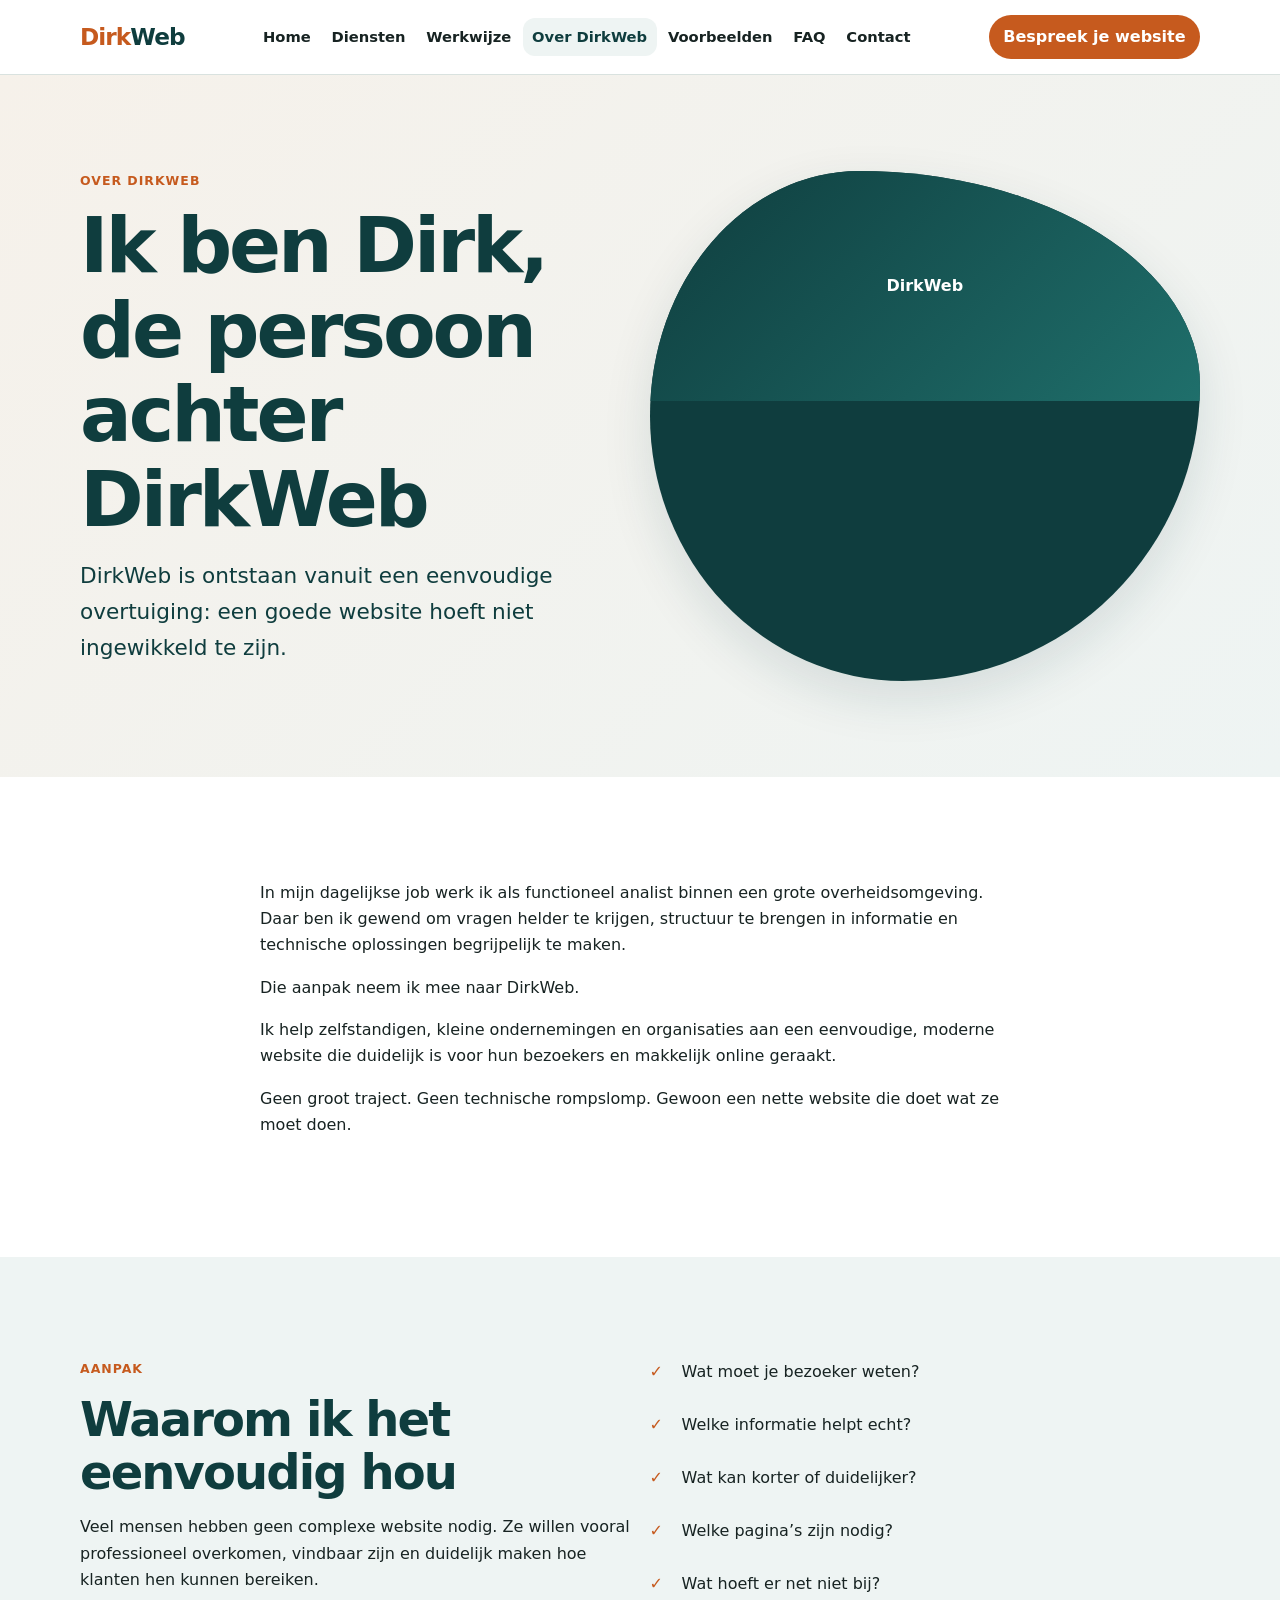
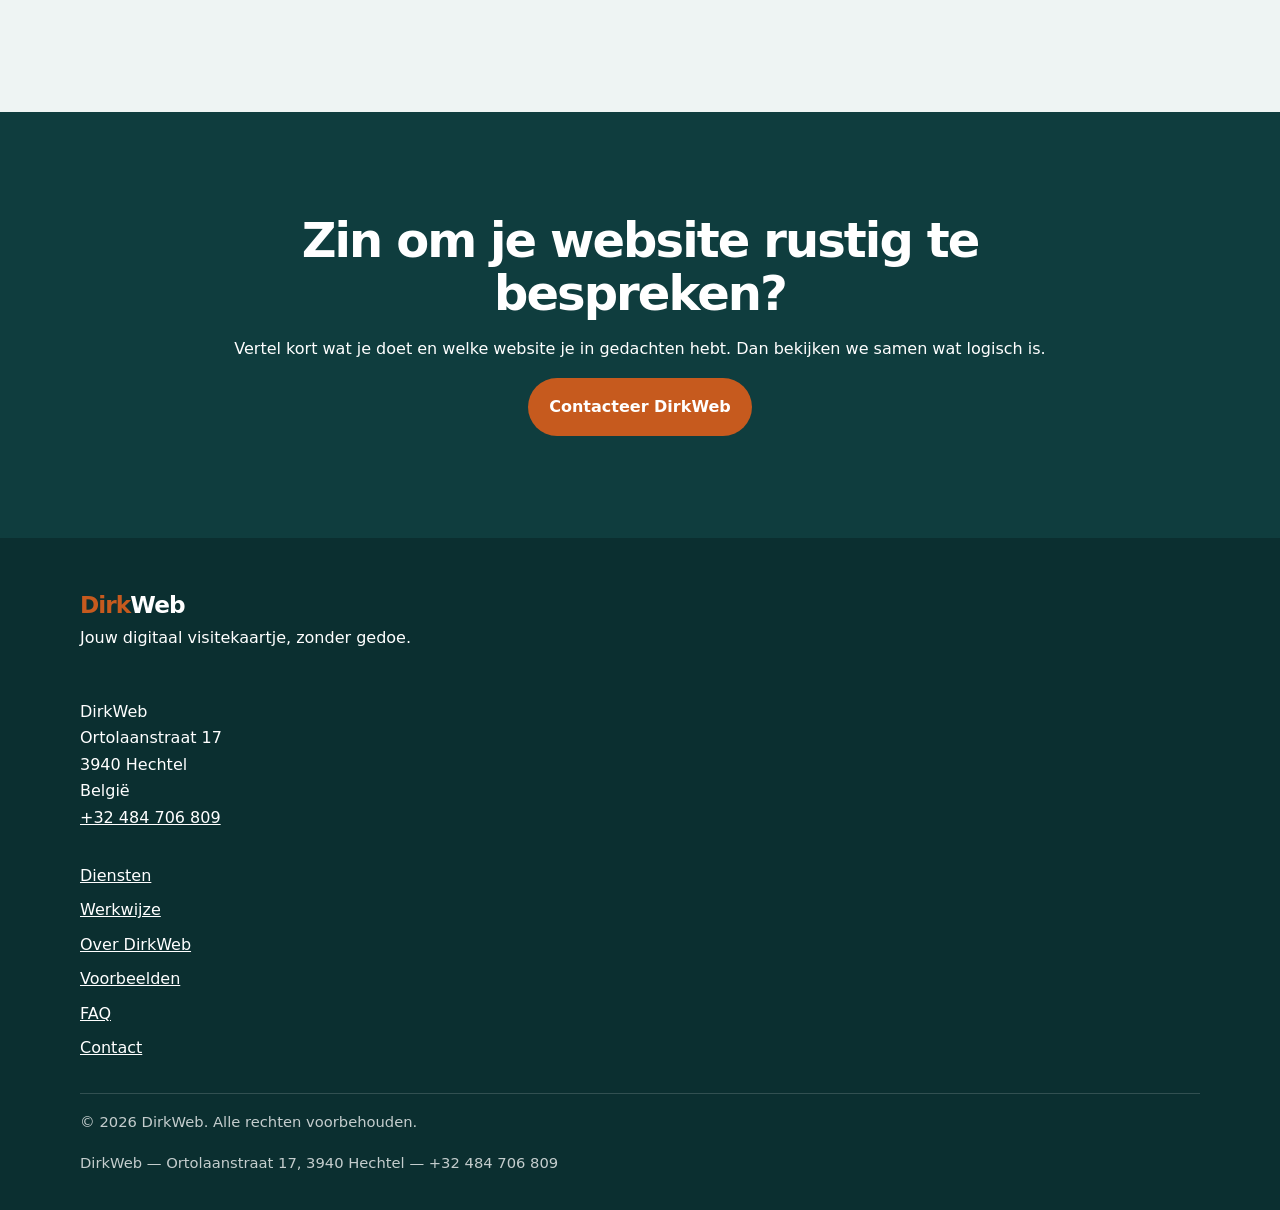
==== about.html @ b3f81ea7 "Add files via upload" ====
<!doctype html>
<html lang="nl-BE">
<head>
<meta charset="utf-8"><meta name="viewport" content="width=device-width, initial-scale=1">
<title>Over DirkWeb | Rechtstreeks contact met Dirk</title><meta name="description" content="Maak kennis met Dirk, de persoon achter DirkWeb. Een rustige en praktische aanpak voor eenvoudige websites zonder technische rompslomp."><link rel="canonical" href="about.html">
<meta property="og:type" content="website"><meta property="og:title" content="Over DirkWeb | Rechtstreeks contact met Dirk"><meta property="og:description" content="Maak kennis met Dirk, de persoon achter DirkWeb. Een rustige en praktische aanpak voor eenvoudige websites zonder technische rompslomp."><meta property="og:url" content="about.html"><meta property="og:image" content="main.jpg">
<meta name="twitter:card" content="summary_large_image"><meta name="twitter:title" content="Over DirkWeb | Rechtstreeks contact met Dirk"><meta name="twitter:description" content="Maak kennis met Dirk, de persoon achter DirkWeb. Een rustige en praktische aanpak voor eenvoudige websites zonder technische rompslomp."><meta name="twitter:image" content="main.jpg">
<link rel="stylesheet" href="style.css"><script type="application/ld+json">{"@context":"https://schema.org","@type":"ProfessionalService","name":"DirkWeb","description":"Eenvoudige, moderne websites voor zelfstandigen, kleine ondernemingen en organisaties.","address":{"@type":"PostalAddress","streetAddress":"Ortolaanstraat 17","postalCode":"3940","addressLocality":"Hechtel","addressCountry":"BE"},"telephone":"+32 484 706 809","areaServed":{"@type":"Country","name":"België"}}</script>
</head>
<body><a class="skip-link" href="#main">Naar de inhoud</a>
<header class="site-header">
  <div class="container header-inner">
    <a class="wordmark" href="index.html" aria-label="DirkWeb home"><span>Dirk</span>Web</a>
    <button class="nav-toggle" type="button" aria-expanded="false" aria-controls="site-nav"><span class="sr-only">Menu openen</span><span></span><span></span><span></span></button>
    <nav class="site-nav" id="site-nav" aria-label="Hoofdnavigatie">
      <a href="index.html">Home</a><a href="services.html">Diensten</a><a href="werkwijze.html">Werkwijze</a><a href="about.html">Over DirkWeb</a><a href="voorbeelden.html">Voorbeelden</a><a href="faq.html">FAQ</a><a href="contact.html">Contact</a>
    </nav>
    <a class="header-cta" href="contact.html">Bespreek je website</a>
  </div>
</header><main id="main"><section class="page-hero about-hero"><div class="container about-page-grid"><div><p class="eyebrow">Over DirkWeb</p><h1>Ik ben Dirk, de persoon achter DirkWeb</h1><p class="lead">DirkWeb is ontstaan vanuit een eenvoudige overtuiging: een goede website hoeft niet ingewikkeld te zijn.</p></div><div class="portrait-wrap page-portrait"><img src="main.jpg" alt="Dirk, de persoon achter DirkWeb" data-fallback="true"></div></div></section><section class="section"><div class="container narrow"><p>In mijn dagelijkse job werk ik als functioneel analist binnen een grote overheidsomgeving. Daar ben ik gewend om vragen helder te krijgen, structuur te brengen in informatie en technische oplossingen begrijpelijk te maken.</p><p>Die aanpak neem ik mee naar DirkWeb.</p><p>Ik help zelfstandigen, kleine ondernemingen en organisaties aan een eenvoudige, moderne website die duidelijk is voor hun bezoekers en makkelijk online geraakt.</p><p>Geen groot traject. Geen technische rompslomp. Gewoon een nette website die doet wat ze moet doen.</p></div></section><section class="section section-soft"><div class="container split-content"><div><p class="section-kicker">Aanpak</p><h2>Waarom ik het eenvoudig hou</h2><p>Veel mensen hebben geen complexe website nodig. Ze willen vooral professioneel overkomen, vindbaar zijn en duidelijk maken hoe klanten hen kunnen bereiken.</p></div><ul class="check-list dark"><li>Wat moet je bezoeker weten?</li><li>Welke informatie helpt echt?</li><li>Wat kan korter of duidelijker?</li><li>Welke pagina’s zijn nodig?</li><li>Wat hoeft er net niet bij?</li></ul></div></section><section class="section final-cta"><div class="container cta-box"><h2>Zin om je website rustig te bespreken?</h2><p>Vertel kort wat je doet en welke website je in gedachten hebt. Dan bekijken we samen wat logisch is.</p><a class="btn btn-primary" href="contact.html">Contacteer DirkWeb</a></div></section></main><footer class="site-footer">
  <div class="container footer-grid">
    <div><a class="wordmark footer-wordmark" href="index.html"><span>Dirk</span>Web</a><p>Jouw digitaal visitekaartje, zonder gedoe.</p></div>
    <address>DirkWeb<br>Ortolaanstraat 17<br>3940 Hechtel<br>België<br><a href="tel:+32484706809">+32 484 706 809</a></address>
    <nav aria-label="Footer navigatie"><a href="services.html">Diensten</a><a href="werkwijze.html">Werkwijze</a><a href="about.html">Over DirkWeb</a><a href="voorbeelden.html">Voorbeelden</a><a href="faq.html">FAQ</a><a href="contact.html">Contact</a></nav>
  </div>
  <div class="container footer-bottom"><p>© <span class="js-year"></span> DirkWeb. Alle rechten voorbehouden.</p><p>DirkWeb — Ortolaanstraat 17, 3940 Hechtel — +32 484 706 809</p></div>
</footer>
<a class="mobile-whatsapp js-whatsapp" href="#" aria-label="Stuur een WhatsApp-bericht">WhatsApp</a>
<script src="script.js" defer></script></body></html>
---- style.css ----
:root{--color-teal-900:#0f3d3e;--color-teal-700:#1f6f6b;--color-teal-100:#eef4f3;--color-orange:#c65a1e;--color-orange-dark:#9e4313;--color-sand:#f6f1ea;--color-text:#172322;--color-muted:#5c6a68;--color-border:#d9e2df;--color-white:#fff;--color-whatsapp:#168c46;--shadow-soft:0 18px 50px rgba(15,61,62,.12);--shadow-small:0 10px 24px rgba(15,61,62,.1);--radius-small:.8rem;--radius-medium:1.25rem;--radius-large:2rem;--container:1120px;--space-section:clamp(4rem,8vw,7rem);--font-system:system-ui,-apple-system,BlinkMacSystemFont,"Segoe UI",sans-serif}*{box-sizing:border-box}html{scroll-behavior:smooth}body{margin:0;font-family:var(--font-system);color:var(--color-text);background:#fff;line-height:1.65}img{max-width:100%;display:block}a{color:inherit}.container{width:min(calc(100% - 2rem),var(--container));margin-inline:auto}.narrow{width:min(calc(100% - 2rem),760px)}.skip-link{position:absolute;left:1rem;top:1rem;z-index:100;transform:translateY(-140%);background:var(--color-text);color:#fff;padding:.75rem 1rem;border-radius:999px}.skip-link:focus{transform:translateY(0)}.sr-only{position:absolute;width:1px;height:1px;overflow:hidden;clip:rect(0 0 0 0)}.site-header{position:sticky;top:0;z-index:50;background:rgba(255,255,255,.94);border-bottom:1px solid var(--color-border);backdrop-filter:blur(16px)}.header-inner{min-height:74px;display:flex;align-items:center;gap:1rem;justify-content:space-between}.wordmark{font-weight:850;letter-spacing:-.04em;font-size:1.45rem;text-decoration:none;color:var(--color-teal-900);white-space:nowrap}.wordmark span{color:var(--color-orange)}.site-nav{position:fixed;inset:74px 1rem auto 1rem;display:none;flex-direction:column;gap:.25rem;padding:1rem;background:#fff;border:1px solid var(--color-border);border-radius:var(--radius-medium);box-shadow:var(--shadow-soft)}.site-nav.is-open{display:flex}.site-nav a{text-decoration:none;font-weight:700;padding:.7rem .8rem;border-radius:.75rem}.site-nav a:hover,.site-nav a:focus-visible,.site-nav a.is-active{background:var(--color-teal-100);color:var(--color-teal-900)}.header-cta{display:none}.nav-toggle{display:inline-flex;width:44px;height:44px;flex-direction:column;justify-content:center;gap:5px;border:1px solid var(--color-border);background:#fff;border-radius:999px;cursor:pointer}.nav-toggle span:not(.sr-only){width:18px;height:2px;background:var(--color-teal-900);margin-inline:auto;border-radius:999px}.hero,.page-hero{position:relative;overflow:hidden;background:linear-gradient(135deg,var(--color-sand),var(--color-teal-100));padding:clamp(3rem,8vw,6rem) 0}.hero-grid{display:grid;gap:2.5rem;align-items:center}.eyebrow,.section-kicker{margin:0 0 .8rem;color:var(--color-orange);font-weight:850;letter-spacing:.08em;text-transform:uppercase;font-size:.78rem}.light{color:#ffbd8c}h1,h2,h3{line-height:1.1;color:var(--color-teal-900);margin:0 0 1rem;letter-spacing:-.04em}h1{font-size:clamp(2.4rem,7vw,4.8rem)}h2{font-size:clamp(1.75rem,4vw,3rem)}h3{font-size:1.2rem}p{margin:0 0 1rem}.lead{font-size:clamp(1.12rem,2vw,1.35rem);color:var(--color-teal-900)}.actions{display:flex;flex-wrap:wrap;gap:.85rem;margin-top:1.5rem}.center{justify-content:center}.btn{display:inline-flex;align-items:center;justify-content:center;min-height:48px;padding:.85rem 1.2rem;border-radius:999px;text-decoration:none;font-weight:850;border:2px solid transparent;cursor:pointer;transition:transform .18s,background .18s}.btn:hover,.btn:focus-visible{transform:translateY(-2px)}.btn-primary{background:var(--color-orange);color:#fff}.btn-primary:hover{background:var(--color-orange-dark)}.btn-secondary{background:#fff;color:var(--color-teal-900);border-color:rgba(15,61,62,.22)}.btn-whatsapp{background:var(--color-whatsapp);color:#fff}.microcopy,.note,.form-note{color:var(--color-muted);font-size:.95rem}.hero-visual{position:relative}.portrait-wrap{overflow:hidden;border-radius:38% 62% 54% 46%/48% 42% 58% 52%;background:var(--color-teal-900);box-shadow:var(--shadow-soft);min-height:330px}.portrait-wrap img{width:100%;height:100%;min-height:330px;object-fit:cover}.hero-note{position:absolute;left:0;bottom:1rem;max-width:260px;background:#fff;border-left:5px solid var(--color-orange);padding:1rem;border-radius:var(--radius-small);box-shadow:var(--shadow-small)}.hero-note span{display:block;color:var(--color-muted);font-size:.95rem}.section{padding:var(--space-section) 0}.section-soft{background:var(--color-teal-100)}.section-warm{background:var(--color-sand)}.section-teal,.final-cta{background:var(--color-teal-900);color:#fff}.section-teal h2,.final-cta h2{color:#fff}.section-heading{margin-bottom:2rem}.service-layout,.service-detail-grid,.split-content,.rhythm-grid,.about-strip,.contact-grid,.about-page-grid,.cta-inline{display:grid;gap:1.2rem}.service-feature,.service-card,.service-detail,.form-card,.contact-block,.faq-list article{background:#fff;border:1px solid var(--color-border);border-radius:var(--radius-large);padding:clamp(1.4rem,3vw,2rem);box-shadow:var(--shadow-small)}.service-feature,.service-detail.highlighted{background:var(--color-teal-900);color:#fff}.service-feature h3,.service-detail.highlighted h2,.service-detail.highlighted h3{color:#fff}.service-card-accent,.service-detail.muted,.contact-block.soft{background:var(--color-sand)}.price-label,.price-pill{display:inline-flex;color:#fff;background:var(--color-orange);border-radius:999px;padding:.3rem .7rem;font-weight:850;font-size:.88rem;margin-bottom:1rem}.check-list{list-style:none;padding:0;margin:0;display:grid;gap:.9rem}.check-list li{position:relative;padding-left:2rem}.check-list li:before{content:"✓";position:absolute;left:0;color:#ffbd8c;font-weight:900}.dark li:before{color:var(--color-orange)}.content-panel{border-left:6px solid var(--color-orange);padding-left:clamp(1rem,3vw,2rem)}.steps-mini,.timeline,.faq-list,.contact-aside{display:grid;gap:1rem}.steps-mini div{display:grid;grid-template-columns:52px 1fr;gap:1rem;align-items:center;background:var(--color-teal-100);border-radius:var(--radius-medium);padding:1rem}.steps-mini span,.timeline span{display:inline-flex;align-items:center;justify-content:center;width:46px;height:46px;border-radius:50%;background:var(--color-teal-900);color:#fff;font-weight:900}.small-portrait{overflow:hidden;border-radius:var(--radius-large);background:var(--color-teal-900)}.small-portrait img,.preview-images img,.example-card img{width:100%;min-height:230px;object-fit:cover;background:var(--color-teal-100)}.preview-images,.example-grid{display:grid;gap:1rem;margin-top:1rem}.preview-images img,.example-card{border-radius:var(--radius-large);box-shadow:var(--shadow-small)}.cta-box{text-align:center;max-width:820px;margin:auto}.timeline article{padding:clamp(1.3rem,3vw,2rem);border-radius:var(--radius-large);background:#fff;border:1px solid var(--color-border);box-shadow:var(--shadow-small)}.timeline article:nth-child(even){background:var(--color-teal-100)}.timeline h2{margin-top:1rem}.example-card{margin:0;overflow:hidden;background:#fff;border:1px solid var(--color-border)}.example-card figcaption{display:grid;gap:.2rem;padding:1rem}.example-card span{color:var(--color-muted)}.contact-form{display:grid;gap:1rem}.form-row{display:grid;gap:.35rem}label{font-weight:800;color:var(--color-teal-900)}input,select,textarea{width:100%;border:1px solid var(--color-border);border-radius:.9rem;padding:.9rem 1rem;background:#fff;color:var(--color-text)}textarea{resize:vertical}input:focus,select:focus,textarea:focus,button:focus-visible,a:focus-visible{outline:3px solid rgba(198,90,30,.35);outline-offset:3px}.hidden-field{position:absolute;left:-9999px;height:1px;width:1px;overflow:hidden}.form-success{padding:1rem;border-radius:var(--radius-small);background:var(--color-teal-100);color:var(--color-teal-900);font-weight:800}.image-fallback{display:grid;place-items:center;min-height:230px;padding:2rem;background:linear-gradient(135deg,#0f3d3e,#1f6f6b);color:#fff;text-align:center;font-weight:850}.site-footer{background:#0b2f30;color:#fff;padding:3rem 0 1.2rem}.footer-grid{display:grid;gap:2rem}.footer-wordmark,.site-footer a{color:#fff}.site-footer address{font-style:normal}.site-footer nav{display:grid;gap:.5rem}.footer-bottom{border-top:1px solid rgba(255,255,255,.16);margin-top:2rem;padding-top:1rem;color:rgba(255,255,255,.76);font-size:.92rem}.mobile-whatsapp{position:fixed;left:1rem;right:1rem;bottom:1rem;z-index:40;display:inline-flex;justify-content:center;align-items:center;min-height:52px;background:var(--color-whatsapp);color:#fff;text-decoration:none;font-weight:900;border-radius:999px;box-shadow:0 14px 34px rgba(0,0,0,.22)}.btn:disabled{opacity:.65;cursor:not-allowed;transform:none}@media(max-width:759px){body{padding-bottom:5rem}}@media(min-width:640px){.preview-images{grid-template-columns:1.2fr .8fr}.service-layout{grid-template-columns:1.2fr .9fr}.service-card-accent{grid-column:1/-1}.example-grid{grid-template-columns:repeat(2,1fr)}.example-card.wide{grid-column:1/-1}}@media(min-width:760px){.mobile-whatsapp{display:none}.split-content,.rhythm-grid,.about-strip,.contact-grid,.about-page-grid,.cta-inline{grid-template-columns:1fr 1fr}.cta-inline{grid-template-columns:1fr auto}.service-detail-grid{grid-template-columns:repeat(2,1fr)}.service-detail.highlighted{grid-row:span 2}.timeline{grid-template-columns:repeat(2,1fr)}.timeline article:last-child{grid-column:1/-1}}@media(min-width:980px){.nav-toggle{display:none}.site-nav{position:static;display:flex;flex-direction:row;align-items:center;gap:.1rem;padding:0;background:transparent;border:0;box-shadow:none}.site-nav a{font-size:.92rem;padding:.45rem .6rem}.header-cta{display:inline-flex;align-items:center;min-height:42px;padding:.55rem .9rem;background:var(--color-orange);color:#fff;text-decoration:none;border-radius:999px;font-weight:850;white-space:nowrap}.hero-grid{grid-template-columns:1.15fr .85fr}.service-layout{grid-template-columns:1.25fr .88fr .88fr}.service-card-accent{grid-column:auto}.example-grid{grid-template-columns:1.1fr .9fr .9fr}.example-card.tall{grid-row:span 2}.example-card.wide{grid-column:span 2}}@media(prefers-reduced-motion:reduce){html{scroll-behavior:auto}*,*:before,*:after{transition:none!important}}@media print{.site-header,.mobile-whatsapp,.nav-toggle{display:none}body{padding-bottom:0}}
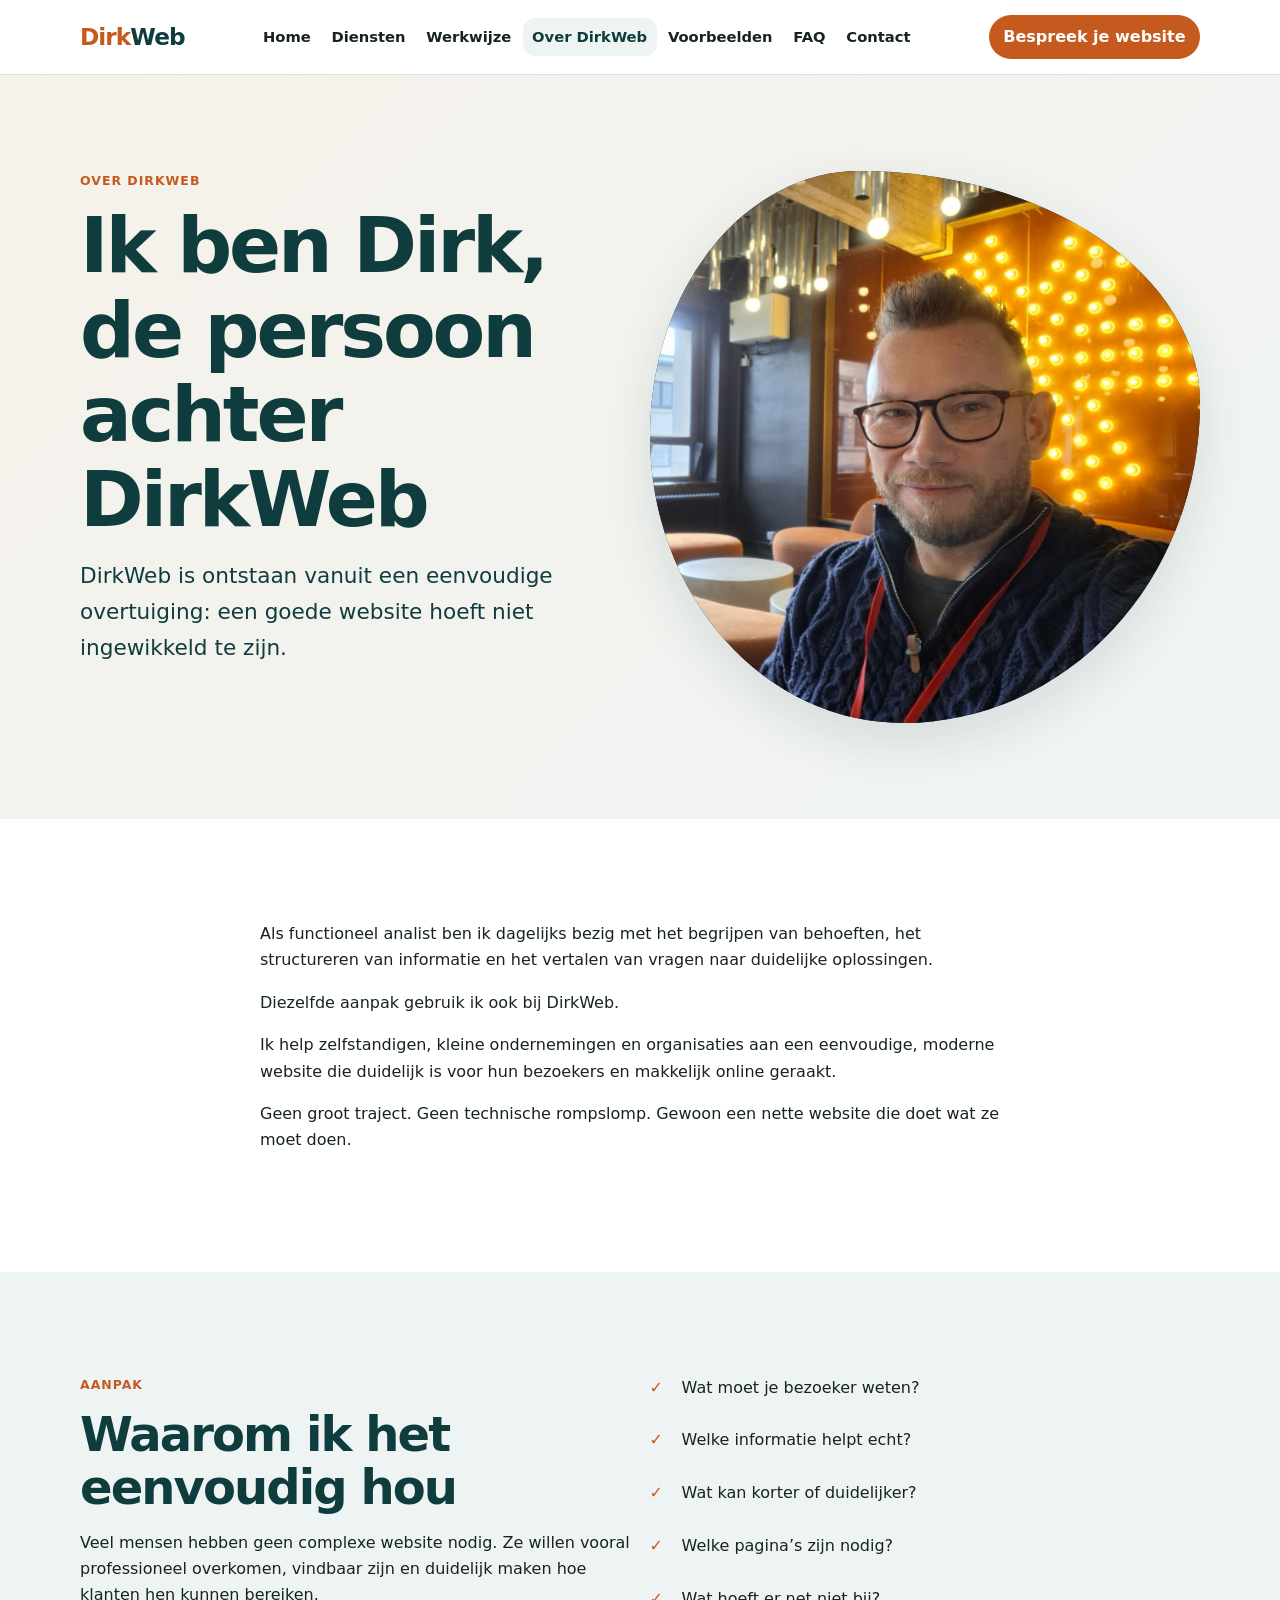
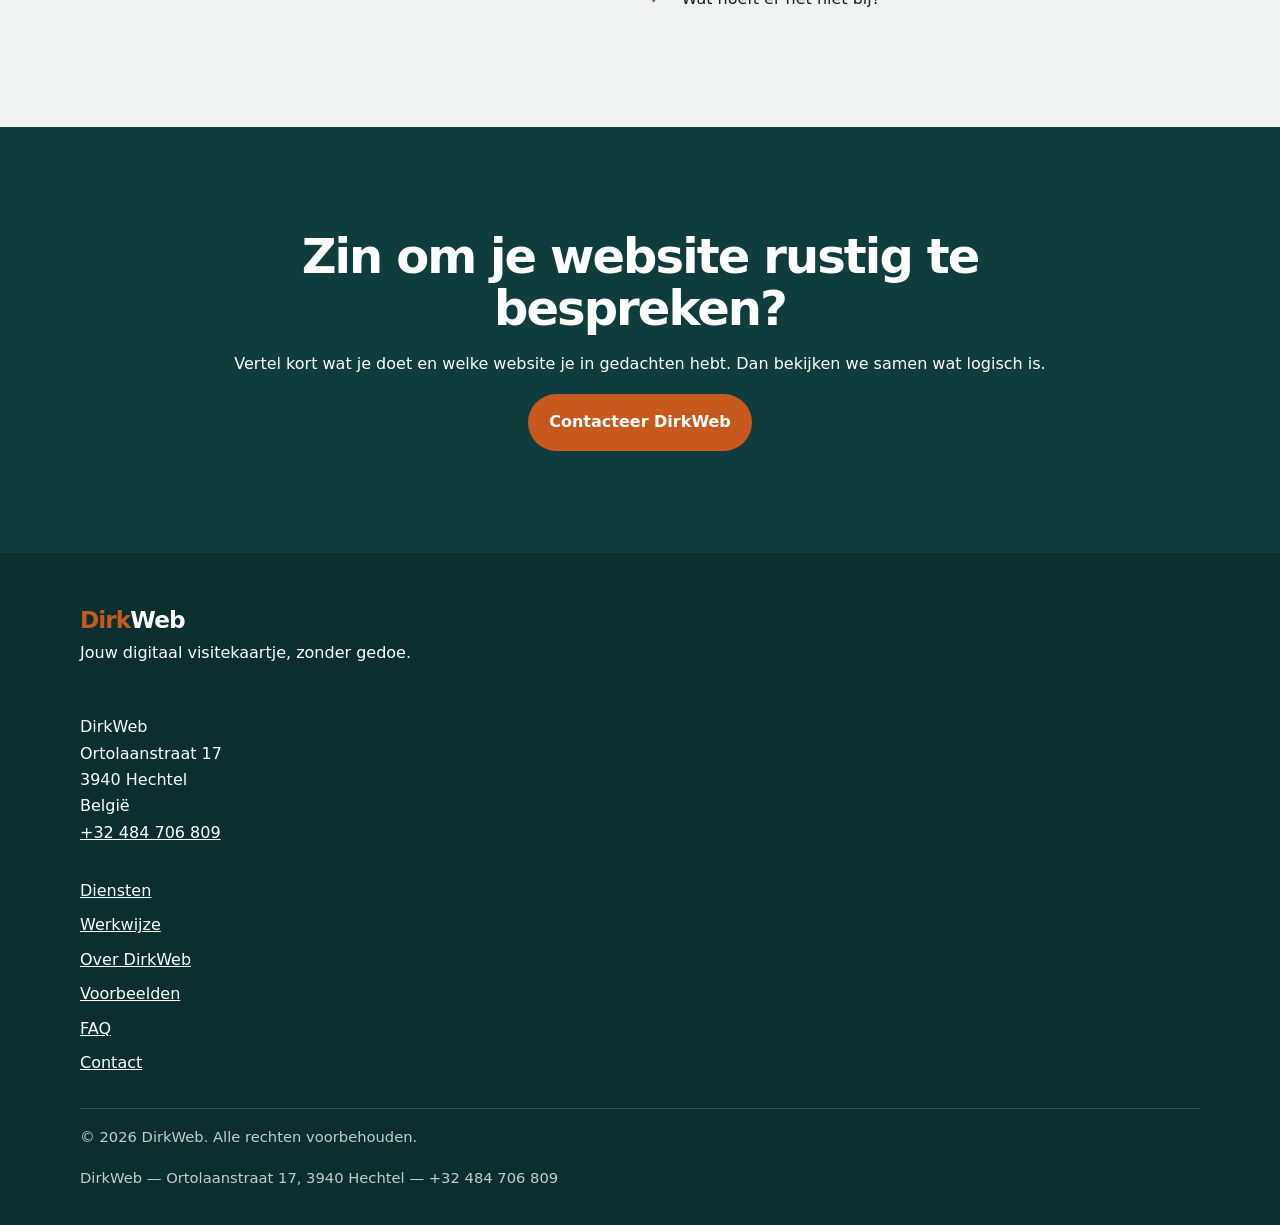
==== commit 08cd92cd: "Refactor content in about.html for clarity" ====
--- a/about.html
+++ b/about.html
@@ -17,7 +17,7 @@
     </nav>
     <a class="header-cta" href="contact.html">Bespreek je website</a>
   </div>
-</header><main id="main"><section class="page-hero about-hero"><div class="container about-page-grid"><div><p class="eyebrow">Over DirkWeb</p><h1>Ik ben Dirk, de persoon achter DirkWeb</h1><p class="lead">DirkWeb is ontstaan vanuit een eenvoudige overtuiging: een goede website hoeft niet ingewikkeld te zijn.</p></div><div class="portrait-wrap page-portrait"><img src="main.jpg" alt="Dirk, de persoon achter DirkWeb" data-fallback="true"></div></div></section><section class="section"><div class="container narrow"><p>In mijn dagelijkse job werk ik als functioneel analist binnen een grote overheidsomgeving. Daar ben ik gewend om vragen helder te krijgen, structuur te brengen in informatie en technische oplossingen begrijpelijk te maken.</p><p>Die aanpak neem ik mee naar DirkWeb.</p><p>Ik help zelfstandigen, kleine ondernemingen en organisaties aan een eenvoudige, moderne website die duidelijk is voor hun bezoekers en makkelijk online geraakt.</p><p>Geen groot traject. Geen technische rompslomp. Gewoon een nette website die doet wat ze moet doen.</p></div></section><section class="section section-soft"><div class="container split-content"><div><p class="section-kicker">Aanpak</p><h2>Waarom ik het eenvoudig hou</h2><p>Veel mensen hebben geen complexe website nodig. Ze willen vooral professioneel overkomen, vindbaar zijn en duidelijk maken hoe klanten hen kunnen bereiken.</p></div><ul class="check-list dark"><li>Wat moet je bezoeker weten?</li><li>Welke informatie helpt echt?</li><li>Wat kan korter of duidelijker?</li><li>Welke pagina’s zijn nodig?</li><li>Wat hoeft er net niet bij?</li></ul></div></section><section class="section final-cta"><div class="container cta-box"><h2>Zin om je website rustig te bespreken?</h2><p>Vertel kort wat je doet en welke website je in gedachten hebt. Dan bekijken we samen wat logisch is.</p><a class="btn btn-primary" href="contact.html">Contacteer DirkWeb</a></div></section></main><footer class="site-footer">
+</header><main id="main"><section class="page-hero about-hero"><div class="container about-page-grid"><div><p class="eyebrow">Over DirkWeb</p><h1>Ik ben Dirk, de persoon achter DirkWeb</h1><p class="lead">DirkWeb is ontstaan vanuit een eenvoudige overtuiging: een goede website hoeft niet ingewikkeld te zijn.</p></div><div class="portrait-wrap page-portrait"><img src="main.jpg" alt="Dirk, de persoon achter DirkWeb" data-fallback="true"></div></div></section><section class="section"><div class="container narrow"><p>Als functioneel analist ben ik dagelijks bezig met het begrijpen van behoeften, het structureren van informatie en het vertalen van vragen naar duidelijke oplossingen.</p><p>Diezelfde aanpak gebruik ik ook bij DirkWeb.</p><p>Ik help zelfstandigen, kleine ondernemingen en organisaties aan een eenvoudige, moderne website die duidelijk is voor hun bezoekers en makkelijk online geraakt.</p><p>Geen groot traject. Geen technische rompslomp. Gewoon een nette website die doet wat ze moet doen.</p></div></section><section class="section section-soft"><div class="container split-content"><div><p class="section-kicker">Aanpak</p><h2>Waarom ik het eenvoudig hou</h2><p>Veel mensen hebben geen complexe website nodig. Ze willen vooral professioneel overkomen, vindbaar zijn en duidelijk maken hoe klanten hen kunnen bereiken.</p></div><ul class="check-list dark"><li>Wat moet je bezoeker weten?</li><li>Welke informatie helpt echt?</li><li>Wat kan korter of duidelijker?</li><li>Welke pagina’s zijn nodig?</li><li>Wat hoeft er net niet bij?</li></ul></div></section><section class="section final-cta"><div class="container cta-box"><h2>Zin om je website rustig te bespreken?</h2><p>Vertel kort wat je doet en welke website je in gedachten hebt. Dan bekijken we samen wat logisch is.</p><a class="btn btn-primary" href="contact.html">Contacteer DirkWeb</a></div></section></main><footer class="site-footer">
   <div class="container footer-grid">
     <div><a class="wordmark footer-wordmark" href="index.html"><span>Dirk</span>Web</a><p>Jouw digitaal visitekaartje, zonder gedoe.</p></div>
     <address>DirkWeb<br>Ortolaanstraat 17<br>3940 Hechtel<br>België<br><a href="tel:+32484706809">+32 484 706 809</a></address>
@@ -26,4 +26,4 @@
   <div class="container footer-bottom"><p>© <span class="js-year"></span> DirkWeb. Alle rechten voorbehouden.</p><p>DirkWeb — Ortolaanstraat 17, 3940 Hechtel — +32 484 706 809</p></div>
 </footer>
 <a class="mobile-whatsapp js-whatsapp" href="#" aria-label="Stuur een WhatsApp-bericht">WhatsApp</a>
-<script src="script.js" defer></script></body></html>+<script src="script.js" defer></script></body></html>
